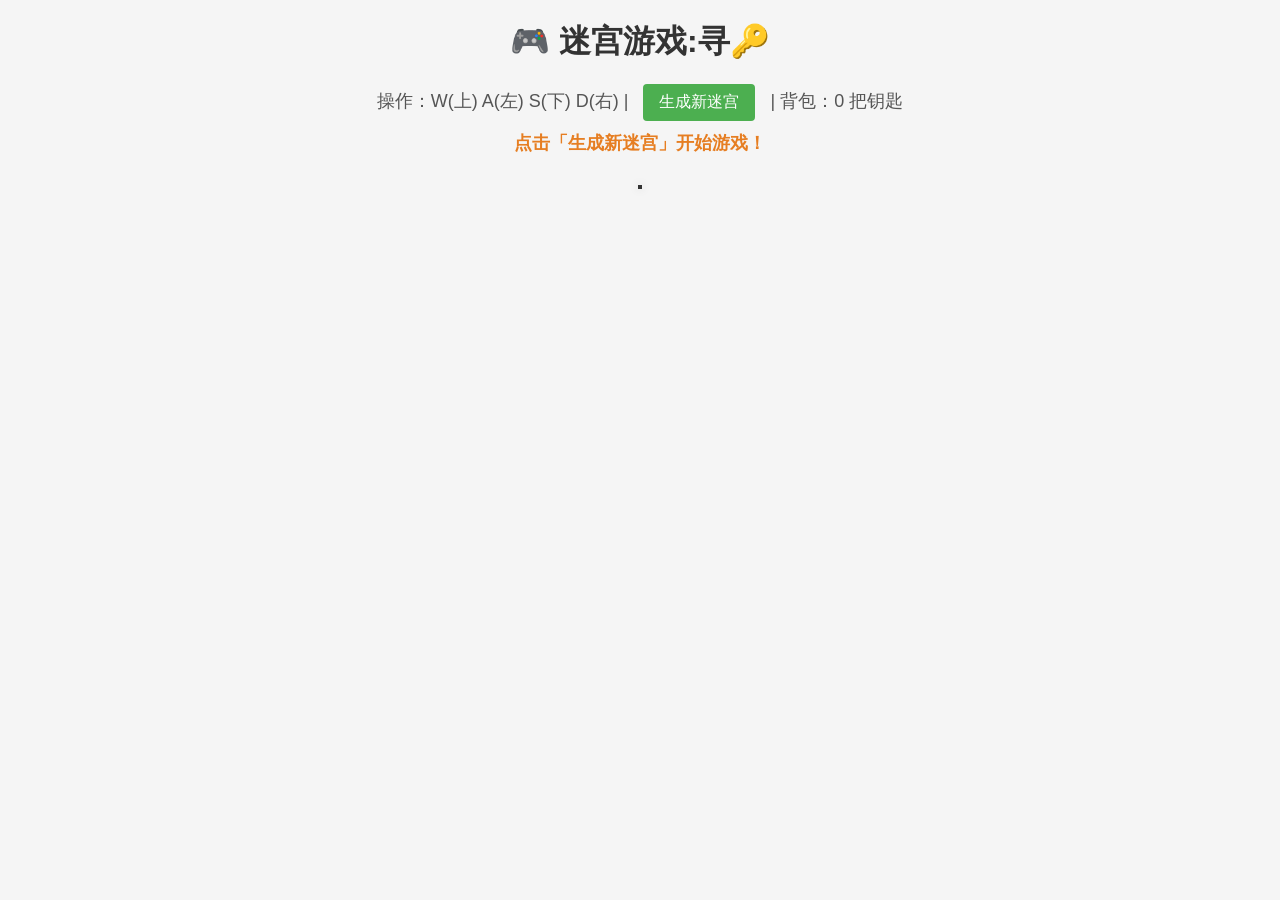
==== frontend/index.html @ fe9b26ab "完成迷宫MVP功能" ====
<!DOCTYPE html>
<html lang="zh-CN">
<head>
    <meta charset="UTF-8">
    <meta name="viewport" content="width=device-width, initial-scale=1.0">
    <title>迷宫游戏 </title>
    <link rel="stylesheet" href="style.css">
</head>
<body>
    <div class="game-container">
        <h1>🎮 迷宫游戏:寻🔑</h1>
        <div class="game-info">
            <p>操作：W(上) A(左) S(下) D(右) | 
               <button id="new-maze-btn">生成新迷宫</button> | 
               背包：<span id="inventory">0</span> 把钥匙
            </p>
            <p id="status">点击「生成新迷宫」开始游戏！</p>
        </div>
        <!-- 迷宫容器（自适应屏幕） -->
        <div class="maze-container" id="maze-container"></div>
    </div>

    <script src="script.js"></script>
</body>
</html>
---- frontend/style.css ----
/* 全局样式重置 */
* {
    margin: 0;
    padding: 0;
    box-sizing: border-box;
    font-family: "Microsoft YaHei", sans-serif;
}

body {
    background-color: #f5f5f5;
    padding: 20px;
    min-height: 100vh;
}

.game-container {
    max-width: 1200px;  /* 电脑屏幕最大宽度 */
    margin: 0 auto;     /* 居中 */
    text-align: center;
}

h1 {
    color: #333;
    margin-bottom: 20px;
}

.game-info {
    margin-bottom: 20px;
    font-size: 18px;
    color: #555;
}

#new-maze-btn {
    padding: 8px 16px;
    background-color: #4CAF50;
    color: white;
    border: none;
    border-radius: 4px;
    cursor: pointer;
    font-size: 16px;
    margin: 0 10px;
}

#new-maze-btn:hover {
    background-color: #45a049;
}

#status {
    margin-top: 10px;
    color: #e67e22;
    font-weight: bold;
}

/* 迷宫容器：自适应屏幕 */
.maze-container {
    display: inline-block;
    border: 2px solid #333;
    background-color: #fff;
    overflow: auto;
    max-width: 100%;  /* 不超出屏幕宽度 */
    max-height: 80vh; /* 不超出屏幕高度80% */
    box-shadow: 0 0 10px rgba(0,0,0,0.2);
}

/* 迷宫行 */
.maze-row {
    display: flex;
}

/* 迷宫单元格：适配屏幕缩放 */
.maze-cell {
    width: 30px;       /* 基础尺寸 */
    height: 30px;
    line-height: 30px;
    text-align: center;
    font-size: 20px;
    flex-shrink: 0;    /* 防止单元格被压缩 */
}

/* 单元格样式 */
.wall {
    background-color: #2c3e50;
    color: white;
}

.floor {
    background-color: #ecf0f1;
}

.player {
    background-color: #e74c3c;
    color: white;
    border-radius: 50%;  /* 玩家圆形显示 */
}

.item {
    background-color: #f1c40f;
    color: white;
}

.goal {
    background-color: #27ae60;
    color: white;
}

/* 响应式适配：小屏幕缩小单元格 */
@media (max-width: 1024px) {
    .maze-cell {
        width: 25px;
        height: 25px;
        line-height: 25px;
        font-size: 18px;
    }
}

@media (max-width: 768px) {
    .maze-cell {
        width: 20px;
        height: 20px;
        line-height: 20px;
        font-size: 16px;
    }
}
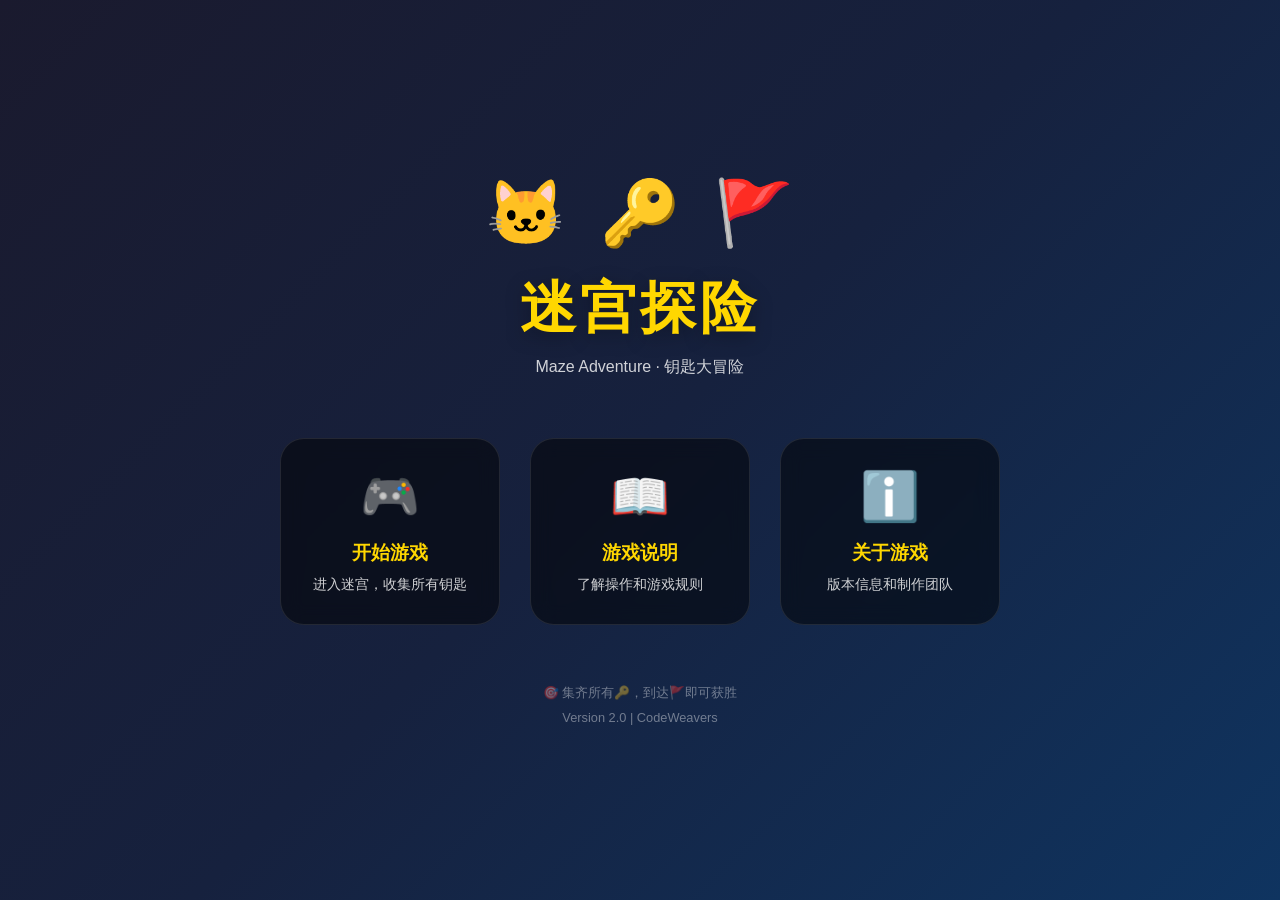
==== commit c3d0e8fa: "feat: 迭代5完成 - 迷宫游戏Web版，含API测试、Docker、CI" ====
--- a/frontend/index.html
+++ b/frontend/index.html
@@ -2,24 +2,111 @@
 <html lang="zh-CN">
 <head>
     <meta charset="UTF-8">
-    <meta name="viewport" content="width=device-width, initial-scale=1.0">
-    <title>迷宫游戏 </title>
+    <meta name="viewport" content="width=device-width, initial-scale=1.0, user-scalable=no">
+    <title>迷宫探险 - 主界面</title>
     <link rel="stylesheet" href="style.css">
 </head>
-<body>
-    <div class="game-container">
-        <h1>🎮 迷宫游戏:寻🔑</h1>
-        <div class="game-info">
-            <p>操作：W(上) A(左) S(下) D(右) | 
-               <button id="new-maze-btn">生成新迷宫</button> | 
-               背包：<span id="inventory">0</span> 把钥匙
-            </p>
-            <p id="status">点击「生成新迷宫」开始游戏！</p>
+<body class="home-page">
+    <!-- 主菜单容器 -->
+    <div class="home-container">
+        <!-- 标题区域 -->
+        <div class="home-header">
+            <div class="logo">
+                <span class="logo-icon">🐱</span>
+                <span class="logo-icon">🔑</span>
+                <span class="logo-icon">🚩</span>
+            </div>
+            <h1 class="game-title">迷宫探险</h1>
+            <p class="game-subtitle">Maze Adventure · 钥匙大冒险</p>
         </div>
-        <!-- 迷宫容器（自适应屏幕） -->
-        <div class="maze-container" id="maze-container"></div>
+
+        <!-- 菜单卡片 -->
+        <div class="menu-cards">
+            <div class="menu-card" id="start-game-btn">
+                <div class="card-icon">🎮</div>
+                <h3>开始游戏</h3>
+                <p>进入迷宫，收集所有钥匙</p>
+                <span class="card-arrow">→</span>
+            </div>
+
+            <div class="menu-card" id="how-to-play-btn">
+                <div class="card-icon">📖</div>
+                <h3>游戏说明</h3>
+                <p>了解操作和游戏规则</p>
+                <span class="card-arrow">→</span>
+            </div>
+
+            <div class="menu-card" id="about-btn">
+                <div class="card-icon">ℹ️</div>
+                <h3>关于游戏</h3>
+                <p>版本信息和制作团队</p>
+                <span class="card-arrow">→</span>
+            </div>
+        </div>
+
+        <!-- 底部信息 -->
+        <footer class="home-footer">
+            <p>🎯 集齐所有🔑，到达🚩即可获胜</p>
+            <p class="version">Version 2.0 | CodeWeavers</p>
+        </footer>
     </div>
 
-    <script src="script.js"></script>
+    <!-- 游戏说明弹窗 -->
+    <div class="modal" id="howto-modal">
+        <div class="modal-content">
+            <div class="modal-header">
+                <h2>📖 游戏说明</h2>
+                <button class="modal-close">&times;</button>
+            </div>
+            <div class="modal-body">
+                <h3>🎯 游戏目标</h3>
+                <p>在迷宫中收集所有🔑钥匙，然后到达🚩终点旗帜即可获胜！</p>
+                
+                <h3>🎮 操作方式</h3>
+                <div class="controls-demo">
+                    <div class="key-demo"><kbd>W</kbd> <span>⬆️ 向上</span></div>
+                    <div class="key-demo"><kbd>S</kbd> <span>⬇️ 向下</span></div>
+                    <div class="key-demo"><kbd>A</kbd> <span>⬅️ 向左</span></div>
+                    <div class="key-demo"><kbd>D</kbd> <span>➡️ 向右</span></div>
+                </div>
+                
+                <h3>📦 游戏元素</h3>
+                <ul class="element-list">
+                    <li><span class="elem">🐱</span> 玩家角色</li>
+                    <li><span class="elem">█</span> 墙壁（不可通行）</li>
+                    <li><span class="elem">🔑</span> 钥匙（需要收集）</li>
+                    <li><span class="elem">🚩</span> 终点（集齐钥匙后可进入）</li>
+                </ul>
+            </div>
+        </div>
+    </div>
+
+    <!-- 关于弹窗 -->
+    <div class="modal" id="about-modal">
+        <div class="modal-content">
+            <div class="modal-header">
+                <h2>ℹ️ 关于游戏</h2>
+                <button class="modal-close">&times;</button>
+            </div>
+            <div class="modal-body">
+                <h3>迷宫探险</h3>
+                <p>一款基于递归回溯算法生成的随机迷宫游戏。</p>
+                <p>每局迷宫都是独一无二的挑战！</p>
+                
+                <h3>技术栈</h3>
+                <ul>
+                    <li>🐍 Python Flask 后端</li>
+                    <li>🎨 原生 HTML/CSS/JS 前端</li>
+                    <li>🐳 Docker 容器化部署</li>
+                </ul>
+                
+                <h3>制作团队</h3>
+                <p>CodeWeavers 小队</p>
+                <p class="team-members">谢依 · 郑淑婷 · 徐雨萱</p>
+            </div>
+        </div>
+    </div>
+
+    <script src="main.js"></script>
 </body>
 </html>
--- a/frontend/style.css
+++ b/frontend/style.css
@@ -1,122 +1,515 @@
-/* 全局样式重置 */
+/* ========== 全局变量 ========== */
+:root {
+    --primary: #ffd700;
+    --primary-dark: #ffaa00;
+    --bg-dark: #1a1a2e;
+    --bg-card: rgba(0, 0, 0, 0.5);
+    --text-light: rgba(255, 255, 255, 0.8);
+}
+
 * {
     margin: 0;
     padding: 0;
     box-sizing: border-box;
-    font-family: "Microsoft YaHei", sans-serif;
 }
 
 body {
-    background-color: #f5f5f5;
+    font-family: 'Segoe UI', 'Microsoft YaHei', sans-serif;
+    min-height: 100vh;
+    background: linear-gradient(135deg, #1a1a2e 0%, #16213e 50%, #0f3460 100%);
+}
+
+/* ========== 主界面样式 ========== */
+.home-container {
+    max-width: 1200px;
+    margin: 0 auto;
+    padding: 40px 20px;
+    min-height: 100vh;
+    display: flex;
+    flex-direction: column;
+    justify-content: center;
+}
+
+.home-header {
+    text-align: center;
+    margin-bottom: 60px;
+}
+
+.logo {
+    margin-bottom: 20px;
+}
+
+.logo-icon {
+    font-size: 4rem;
+    display: inline-block;
+    margin: 0 15px;
+    animation: float 2s ease infinite;
+}
+
+.logo-icon:nth-child(2) { animation-delay: 0.3s; }
+.logo-icon:nth-child(3) { animation-delay: 0.6s; }
+
+@keyframes float {
+    0%, 100% { transform: translateY(0); }
+    50% { transform: translateY(-10px); }
+}
+
+.game-title {
+    font-size: 3.5rem;
+    color: var(--primary);
+    text-shadow: 0 5px 20px rgba(0, 0, 0, 0.3);
+    letter-spacing: 4px;
+}
+
+.game-subtitle {
+    color: var(--text-light);
+    font-size: 1rem;
+    margin-top: 10px;
+}
+
+/* 菜单卡片 */
+.menu-cards {
+    display: flex;
+    flex-wrap: wrap;
+    justify-content: center;
+    gap: 30px;
+    margin-bottom: 60px;
+}
+
+.menu-card {
+    background: var(--bg-card);
+    backdrop-filter: blur(10px);
+    border-radius: 24px;
+    padding: 30px;
+    width: 220px;
+    text-align: center;
+    cursor: pointer;
+    transition: all 0.3s ease;
+    border: 1px solid rgba(255, 255, 255, 0.1);
+    position: relative;
+}
+
+.menu-card:hover {
+    transform: translateY(-5px);
+    border-color: var(--primary);
+    box-shadow: 0 15px 40px rgba(0, 0, 0, 0.3);
+}
+
+.card-icon {
+    font-size: 3rem;
+    margin-bottom: 15px;
+}
+
+.menu-card h3 {
+    color: var(--primary);
+    margin-bottom: 10px;
+}
+
+.menu-card p {
+    color: var(--text-light);
+    font-size: 0.85rem;
+}
+
+.card-arrow {
+    position: absolute;
+    bottom: 15px;
+    right: 20px;
+    color: var(--primary);
+    opacity: 0;
+    transition: opacity 0.3s;
+}
+
+.menu-card:hover .card-arrow {
+    opacity: 1;
+}
+
+.home-footer {
+    text-align: center;
+    color: rgba(255, 255, 255, 0.4);
+    font-size: 0.8rem;
+}
+
+.version {
+    margin-top: 8px;
+}
+
+/* 弹窗 */
+.modal {
+    display: none;
+    position: fixed;
+    top: 0;
+    left: 0;
+    width: 100%;
+    height: 100%;
+    background: rgba(0, 0, 0, 0.8);
+    z-index: 1000;
+    justify-content: center;
+    align-items: center;
+}
+
+.modal.show {
+    display: flex;
+}
+
+.modal-content {
+    background: #1e2a3a;
+    border-radius: 24px;
+    max-width: 500px;
+    width: 90%;
+    max-height: 80vh;
+    overflow-y: auto;
+    animation: modalIn 0.3s ease;
+}
+
+@keyframes modalIn {
+    from {
+        opacity: 0;
+        transform: scale(0.9);
+    }
+    to {
+        opacity: 1;
+        transform: scale(1);
+    }
+}
+
+.modal-header {
+    display: flex;
+    justify-content: space-between;
+    align-items: center;
     padding: 20px;
-    min-height: 100vh;
-}
-
-.game-container {
-    max-width: 1200px;  /* 电脑屏幕最大宽度 */
-    margin: 0 auto;     /* 居中 */
+    border-bottom: 1px solid rgba(255, 255, 255, 0.1);
+}
+
+.modal-header h2 {
+    color: var(--primary);
+}
+
+.modal-close {
+    background: none;
+    border: none;
+    font-size: 2rem;
+    color: white;
+    cursor: pointer;
+}
+
+.modal-body {
+    padding: 20px;
+    color: var(--text-light);
+}
+
+.modal-body h3 {
+    color: var(--primary);
+    margin: 15px 0 10px;
+}
+
+.controls-demo {
+    display: flex;
+    gap: 15px;
+    flex-wrap: wrap;
+}
+
+.key-demo {
+    display: flex;
+    align-items: center;
+    gap: 10px;
+}
+
+.element-list {
+    list-style: none;
+}
+
+.element-list li {
+    padding: 5px 0;
+    display: flex;
+    align-items: center;
+    gap: 10px;
+}
+
+.elem {
+    font-size: 1.2rem;
+    width: 40px;
+    display: inline-block;
+}
+
+.team-members {
+    color: var(--primary);
+    margin-top: 5px;
+}
+
+/* ========== 游戏界面样式 ========== */
+.game-page {
+    padding: 15px;
+}
+
+.game-wrapper {
+    max-width: 1400px;
+    margin: 0 auto;
+    background: rgba(0, 0, 0, 0.3);
+    border-radius: 24px;
+    backdrop-filter: blur(5px);
+    min-height: calc(100vh - 30px);
+    display: flex;
+    flex-direction: column;
+}
+
+/* 顶部栏 */
+.game-header {
+    display: flex;
+    justify-content: space-between;
+    align-items: center;
+    padding: 15px 25px;
+    background: rgba(0, 0, 0, 0.4);
+    border-radius: 20px 20px 0 0;
+    flex-wrap: wrap;
+    gap: 15px;
+}
+
+.back-btn {
+    background: rgba(255, 255, 255, 0.1);
+    border: none;
+    color: white;
+    padding: 8px 16px;
+    border-radius: 20px;
+    cursor: pointer;
+    transition: all 0.3s;
+}
+
+.back-btn:hover {
+    background: rgba(255, 255, 255, 0.2);
+}
+
+.game-title-bar {
+    font-size: 1.2rem;
+    color: var(--primary);
+    display: flex;
+    align-items: center;
+    gap: 10px;
+}
+
+.key-display {
+    background: rgba(0, 0, 0, 0.5);
+    padding: 5px 15px;
+    border-radius: 30px;
+    font-size: 1.3rem;
+}
+
+.key-count {
+    color: var(--primary);
+    font-weight: bold;
+}
+
+/* 主内容区 */
+.game-main-flex {
+    display: flex;
+    flex: 1;
+    gap: 20px;
+    padding: 20px;
+    flex-wrap: wrap;
+}
+
+/* 迷宫容器 - 自适应 */
+.maze-canvas-container {
+    flex: 3;
+    min-width: 280px;
+    background: #1a2a3a;
+    border-radius: 20px;
+    padding: 15px;
+    display: flex;
+    justify-content: center;
+    align-items: center;
+}
+
+.maze-wrapper {
+    overflow: auto;
+    display: flex;
+    justify-content: center;
+    align-items: center;
+    width: 100%;
+    min-height: 400px;
+    max-height: 70vh;
+}
+
+#maze-canvas {
+    display: block;
+    box-shadow: 0 5px 20px rgba(0, 0, 0, 0.3);
+    border-radius: 8px;
+}
+
+/* 右侧边栏 */
+.game-sidebar {
+    flex: 1;
+    min-width: 220px;
+    display: flex;
+    flex-direction: column;
+    gap: 15px;
+}
+
+.progress-section {
+    background: rgba(0, 0, 0, 0.4);
+    border-radius: 16px;
+    padding: 15px;
+}
+
+.progress-label {
+    display: flex;
+    justify-content: space-between;
+    margin-bottom: 10px;
+    color: var(--text-light);
+    font-size: 0.85rem;
+}
+
+.progress-bar {
+    background: rgba(255, 255, 255, 0.2);
+    border-radius: 10px;
+    height: 10px;
+    overflow: hidden;
+}
+
+.progress-fill {
+    background: linear-gradient(90deg, var(--primary), var(--primary-dark));
+    width: 0%;
+    height: 100%;
+    transition: width 0.3s;
+}
+
+.status-card {
+    background: rgba(0, 0, 0, 0.4);
+    border-radius: 16px;
+    padding: 15px;
+    display: flex;
+    align-items: center;
+    gap: 12px;
+}
+
+.status-icon {
+    font-size: 1.5rem;
+}
+
+.status-message {
+    flex: 1;
+    font-size: 0.85rem;
+    color: #a8dadc;
+}
+
+.action-buttons {
+    display: flex;
+    gap: 10px;
+}
+
+.action-btn {
+    flex: 1;
+    padding: 10px;
+    border: none;
+    border-radius: 12px;
+    cursor: pointer;
+    font-weight: bold;
+    transition: all 0.3s;
+}
+
+.action-btn.primary {
+    background: linear-gradient(135deg, var(--primary), var(--primary-dark));
+    color: #1a1a2e;
+}
+
+.action-btn.secondary {
+    background: rgba(255, 255, 255, 0.1);
+    color: white;
+}
+
+.action-btn:hover {
+    transform: translateY(-2px);
+}
+
+.controls-card {
+    background: rgba(0, 0, 0, 0.4);
+    border-radius: 16px;
+    padding: 15px;
+}
+
+.controls-title {
+    color: var(--primary);
+    margin-bottom: 12px;
+    font-size: 0.9rem;
+}
+
+.controls-grid {
+    display: grid;
+    grid-template-columns: repeat(2, 1fr);
+    gap: 10px;
+}
+
+.control-item {
+    display: flex;
+    align-items: center;
+    gap: 10px;
+    color: var(--text-light);
+    font-size: 0.85rem;
+}
+
+kbd {
+    background: #2c3e50;
+    padding: 4px 10px;
+    border-radius: 6px;
+    font-weight: bold;
+    color: var(--primary);
+}
+
+.game-footer-bar {
+    padding: 12px;
     text-align: center;
-}
-
-h1 {
-    color: #333;
-    margin-bottom: 20px;
-}
-
-.game-info {
-    margin-bottom: 20px;
-    font-size: 18px;
-    color: #555;
-}
-
-#new-maze-btn {
-    padding: 8px 16px;
-    background-color: #4CAF50;
-    color: white;
-    border: none;
-    border-radius: 4px;
-    cursor: pointer;
-    font-size: 16px;
-    margin: 0 10px;
-}
-
-#new-maze-btn:hover {
-    background-color: #45a049;
-}
-
-#status {
-    margin-top: 10px;
-    color: #e67e22;
-    font-weight: bold;
-}
-
-/* 迷宫容器：自适应屏幕 */
-.maze-container {
-    display: inline-block;
-    border: 2px solid #333;
-    background-color: #fff;
-    overflow: auto;
-    max-width: 100%;  /* 不超出屏幕宽度 */
-    max-height: 80vh; /* 不超出屏幕高度80% */
-    box-shadow: 0 0 10px rgba(0,0,0,0.2);
-}
-
-/* 迷宫行 */
-.maze-row {
-    display: flex;
-}
-
-/* 迷宫单元格：适配屏幕缩放 */
-.maze-cell {
-    width: 30px;       /* 基础尺寸 */
-    height: 30px;
-    line-height: 30px;
-    text-align: center;
-    font-size: 20px;
-    flex-shrink: 0;    /* 防止单元格被压缩 */
-}
-
-/* 单元格样式 */
-.wall {
-    background-color: #2c3e50;
-    color: white;
-}
-
-.floor {
-    background-color: #ecf0f1;
-}
-
-.player {
-    background-color: #e74c3c;
-    color: white;
-    border-radius: 50%;  /* 玩家圆形显示 */
-}
-
-.item {
-    background-color: #f1c40f;
-    color: white;
-}
-
-.goal {
-    background-color: #27ae60;
-    color: white;
-}
-
-/* 响应式适配：小屏幕缩小单元格 */
-@media (max-width: 1024px) {
-    .maze-cell {
-        width: 25px;
-        height: 25px;
-        line-height: 25px;
-        font-size: 18px;
-    }
-}
-
+    color: rgba(255, 255, 255, 0.5);
+    font-size: 0.75rem;
+    background: rgba(0, 0, 0, 0.3);
+    border-radius: 0 0 20px 20px;
+}
+
+/* 响应式 */
 @media (max-width: 768px) {
-    .maze-cell {
-        width: 20px;
-        height: 20px;
-        line-height: 20px;
-        font-size: 16px;
+    .game-main-flex {
+        flex-direction: column;
+    }
+    
+    .game-sidebar {
+        flex-direction: row;
+        flex-wrap: wrap;
+    }
+    
+    .progress-section {
+        flex: 2;
+    }
+    
+    .status-card {
+        flex: 2;
+    }
+    
+    .action-buttons {
+        flex: 1;
+    }
+    
+    .controls-card {
+        flex: 100%;
+    }
+    
+    .controls-grid {
+        grid-template-columns: repeat(4, 1fr);
+    }
+    
+    .game-title {
+        font-size: 2rem;
+    }
+    
+    .logo-icon {
+        font-size: 2.5rem;
+    }
+}
+
+@media (max-width: 480px) {
+    .controls-grid {
+        grid-template-columns: repeat(2, 1fr);
+    }
+    
+    .game-header {
+        flex-direction: column;
+        text-align: center;
     }
 }
